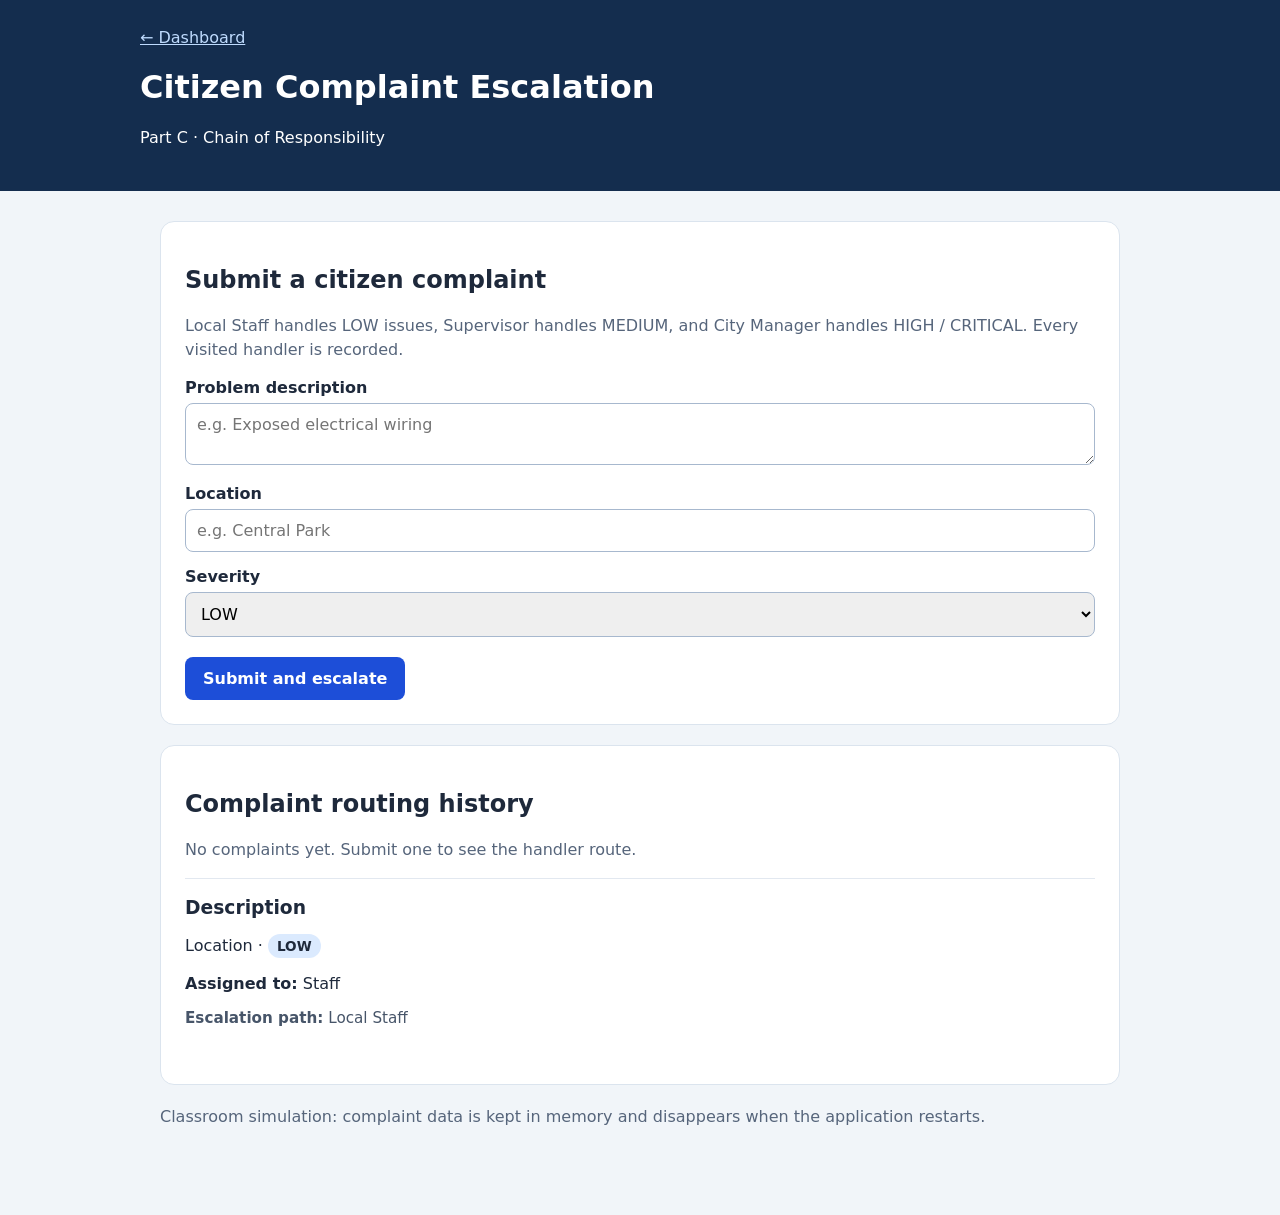
==== src/main/resources/templates/complaints.html @ 089e9582 "Implement Part C complaint escalation service, UI and tests" ====
<!DOCTYPE html>
<html lang="en" xmlns:th="http://www.thymeleaf.org">
<head>
    <meta charset="UTF-8">
    <meta name="viewport" content="width=device-width, initial-scale=1">
    <title>Citizen Complaints | SmartCity360</title>
    <style>
        * { box-sizing: border-box; }
        body { margin: 0; background: #f1f5f9; color: #1e293b; font: 16px system-ui, sans-serif; }
        header { background: #142d4e; color: #fff; padding: 28px max(20px, calc((100% - 1000px)/2)); }
        header a { color: #bfdbfe; }
        main { max-width: 1000px; margin: 30px auto; padding: 0 20px 40px; }
        .panel { background: white; border: 1px solid #dbe4ee; border-radius: 14px; padding: 24px; margin-bottom: 20px; }
        .hint { color: #56657b; line-height: 1.5; }
        label { display: block; margin-top: 15px; font-weight: 600; }
        input, textarea, select { font: inherit; width: 100%; padding: 11px; margin-top: 6px; border: 1px solid #a7b8ce; border-radius: 8px; }
        button { margin-top: 20px; background: #1d4ed8; color: #fff; font: inherit; font-weight: bold; padding: 12px 18px; border: none; border-radius: 8px; cursor: pointer; }
        .error { color: #b91c1c; font-weight: 650; }
        .ticket { border-top: 1px solid #e2e8f0; padding: 18px 0; }
        .ticket h3 { margin: 0 0 5px; }
        .badge { display: inline-block; background: #dbeafe; padding: 4px 9px; border-radius: 20px; font-size: .85rem; font-weight: 650; }
        .route { overflow-wrap: anywhere; color: #475569; font-size: .95rem; }
    </style>
</head>
<body>
<header>
    <a href="/">← Dashboard</a>
    <h1>Citizen Complaint Escalation</h1>
    <p>Part C · Chain of Responsibility</p>
</header>
<main>
    <section class="panel">
        <h2>Submit a citizen complaint</h2>
        <p class="hint">Local Staff handles LOW issues, Supervisor handles MEDIUM, and City Manager handles HIGH / CRITICAL. Every visited handler is recorded.</p>
        <p class="error" th:if="${error}" th:text="${error}"></p>
        <form action="/complaints" method="post">
            <label for="description">Problem description</label>
            <textarea name="description" id="description" maxlength="300" required
                      th:text="${description}" placeholder="e.g. Exposed electrical wiring"></textarea>
            <label for="location">Location</label>
            <input name="location" id="location" maxlength="120" required
                   th:value="${location}" placeholder="e.g. Central Park">
            <label for="severity">Severity</label>
            <select name="severity" id="severity">
                <option th:each="level : ${severities}" th:value="${level}"
                        th:text="${level}" th:selected="${level == selectedSeverity}">LOW</option>
            </select>
            <button type="submit">Submit and escalate</button>
        </form>
    </section>
    <section class="panel">
        <h2>Complaint routing history</h2>
        <p class="hint" th:if="${#lists.isEmpty(complaints)}">No complaints yet. Submit one to see the handler route.</p>
        <article class="ticket" th:each="complaint : ${complaints}">
            <h3 th:text="${complaint.description}">Description</h3>
            <p><span th:text="${complaint.location}">Location</span> ·
                <span class="badge" th:text="${complaint.severity}">LOW</span></p>
            <p><strong>Assigned to:</strong> <span th:text="${complaint.assignedTo}">Staff</span></p>
            <p class="route"><strong>Escalation path:</strong>
                <span th:text="${#strings.listJoin(complaint.escalationPath, ' → ')}">Local Staff</span></p>
        </article>
    </section>
    <p class="hint">Classroom simulation: complaint data is kept in memory and disappears when the application restarts.</p>
</main>
</body>
</html>
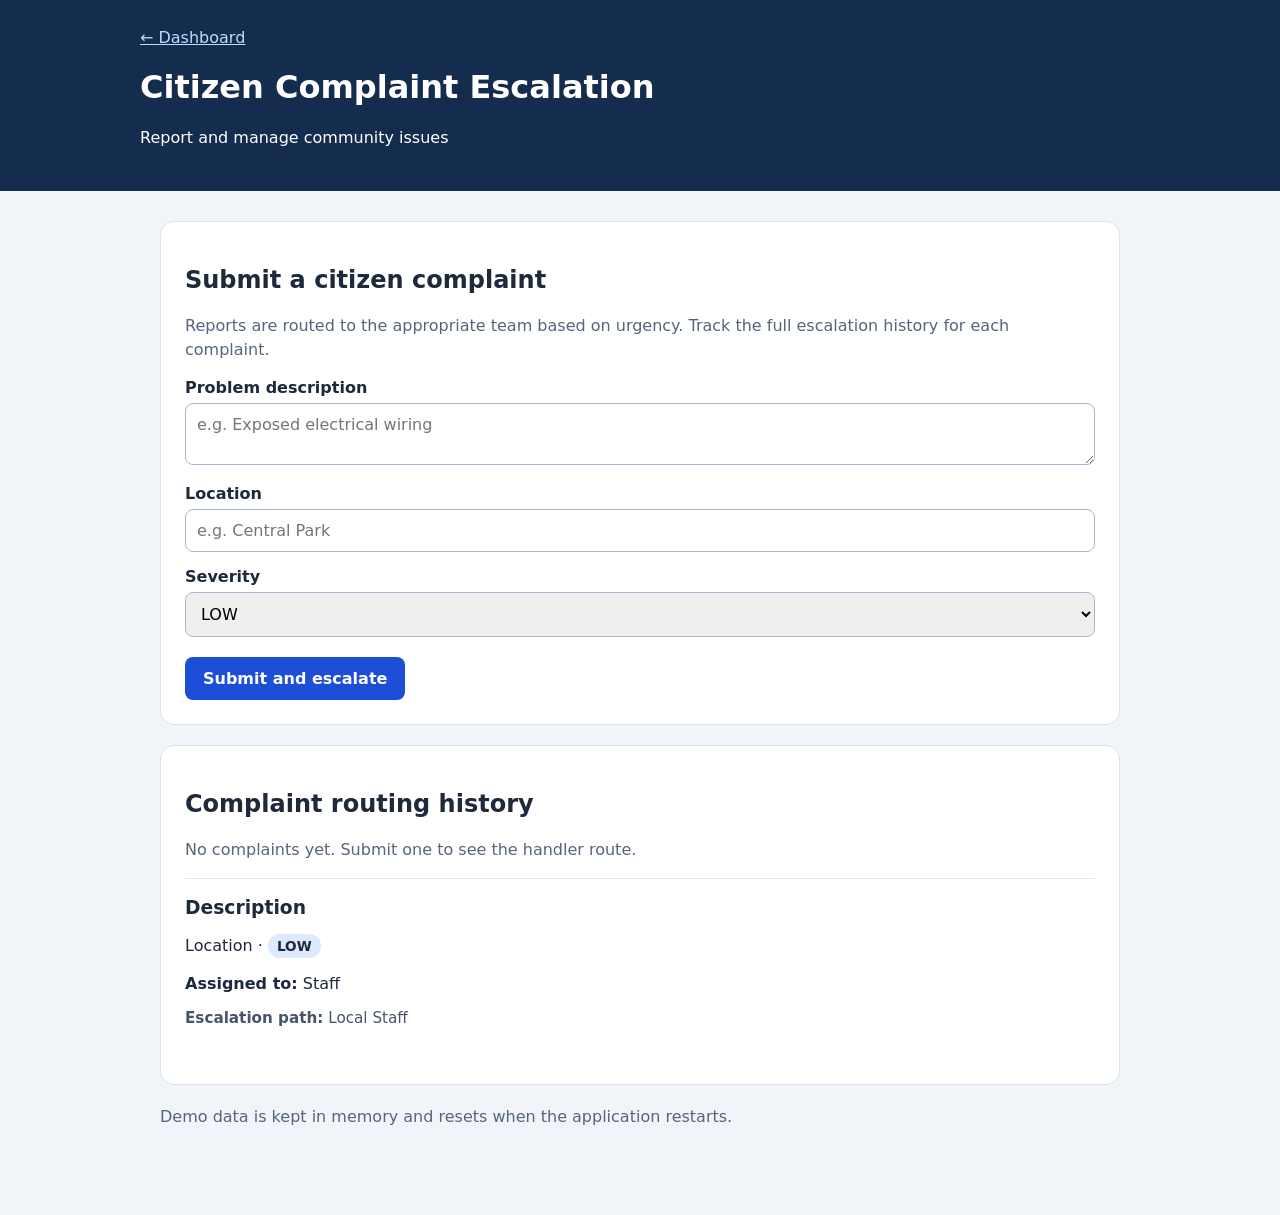
==== commit 94ae771e: "Polish city dashboard branding, add skyline hero image and remove academic UI labels" ====
--- a/src/main/resources/templates/complaints.html
+++ b/src/main/resources/templates/complaints.html
@@ -21,17 +21,21 @@
         .badge { display: inline-block; background: #dbeafe; padding: 4px 9px; border-radius: 20px; font-size: .85rem; font-weight: 650; }
         .route { overflow-wrap: anywhere; color: #475569; font-size: .95rem; }
     </style>
+  <link rel="stylesheet" th:href="@{/css/app.css}" href="/css/app.css">
+  <script th:src="@{/js/app.js}" src="/js/app.js" defer></script>
 </head>
 <body>
+<div th:replace="~{fragments/navigation :: sidebar('complaints')}"></div>
+<div class="workspace">
 <header>
     <a href="/">← Dashboard</a>
     <h1>Citizen Complaint Escalation</h1>
-    <p>Part C · Chain of Responsibility</p>
+    <p>Report and manage community issues</p>
 </header>
 <main>
     <section class="panel">
         <h2>Submit a citizen complaint</h2>
-        <p class="hint">Local Staff handles LOW issues, Supervisor handles MEDIUM, and City Manager handles HIGH / CRITICAL. Every visited handler is recorded.</p>
+        <p class="hint">Reports are routed to the appropriate team based on urgency. Track the full escalation history for each complaint.</p>
         <p class="error" th:if="${error}" th:text="${error}"></p>
         <form action="/complaints" method="post">
             <label for="description">Problem description</label>
@@ -60,7 +64,8 @@
                 <span th:text="${#strings.listJoin(complaint.escalationPath, ' → ')}">Local Staff</span></p>
         </article>
     </section>
-    <p class="hint">Classroom simulation: complaint data is kept in memory and disappears when the application restarts.</p>
+    <p class="hint">Demo data is kept in memory and resets when the application restarts.</p>
 </main>
+</div>
 </body>
 </html>
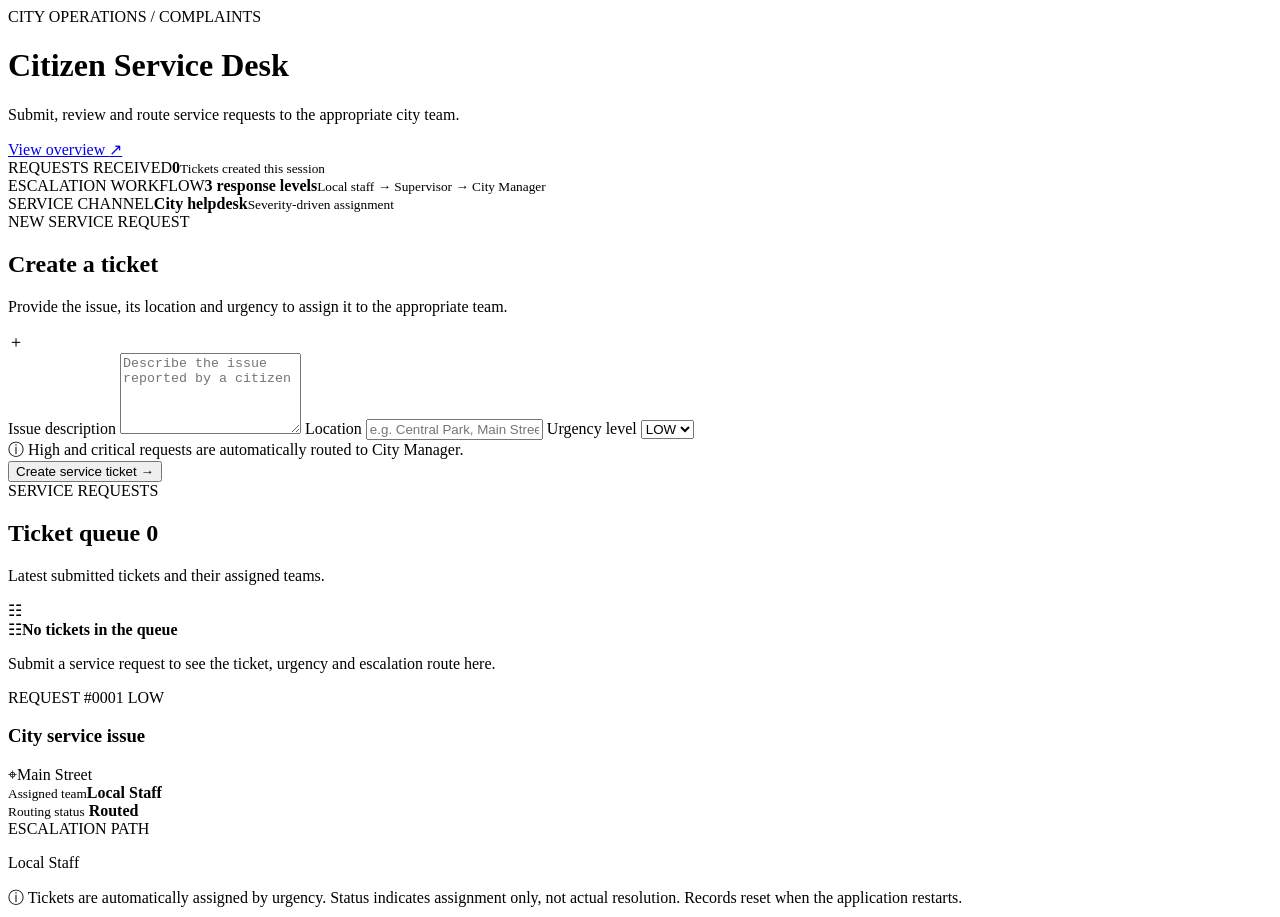
==== commit 1d5c6a48: "Redesign energy, zones, lights, policies, and citizen ticket pages" ====
--- a/src/main/resources/templates/complaints.html
+++ b/src/main/resources/templates/complaints.html
@@ -3,69 +3,62 @@
 <head>
     <meta charset="UTF-8">
     <meta name="viewport" content="width=device-width, initial-scale=1">
-    <title>Citizen Complaints | SmartCity360</title>
-    <style>
-        * { box-sizing: border-box; }
-        body { margin: 0; background: #f1f5f9; color: #1e293b; font: 16px system-ui, sans-serif; }
-        header { background: #142d4e; color: #fff; padding: 28px max(20px, calc((100% - 1000px)/2)); }
-        header a { color: #bfdbfe; }
-        main { max-width: 1000px; margin: 30px auto; padding: 0 20px 40px; }
-        .panel { background: white; border: 1px solid #dbe4ee; border-radius: 14px; padding: 24px; margin-bottom: 20px; }
-        .hint { color: #56657b; line-height: 1.5; }
-        label { display: block; margin-top: 15px; font-weight: 600; }
-        input, textarea, select { font: inherit; width: 100%; padding: 11px; margin-top: 6px; border: 1px solid #a7b8ce; border-radius: 8px; }
-        button { margin-top: 20px; background: #1d4ed8; color: #fff; font: inherit; font-weight: bold; padding: 12px 18px; border: none; border-radius: 8px; cursor: pointer; }
-        .error { color: #b91c1c; font-weight: 650; }
-        .ticket { border-top: 1px solid #e2e8f0; padding: 18px 0; }
-        .ticket h3 { margin: 0 0 5px; }
-        .badge { display: inline-block; background: #dbeafe; padding: 4px 9px; border-radius: 20px; font-size: .85rem; font-weight: 650; }
-        .route { overflow-wrap: anywhere; color: #475569; font-size: .95rem; }
-    </style>
-  <link rel="stylesheet" th:href="@{/css/app.css}" href="/css/app.css">
-  <script th:src="@{/js/app.js}" src="/js/app.js" defer></script>
+    <title>Citizen Service Desk | SmartCity360</title>
+    <link rel="stylesheet" th:href="@{/css/app.css}" href="/css/app.css">
+    <link rel="stylesheet" th:href="@{/css/operations.css}" href="/css/operations.css">
+    <link rel="stylesheet" th:href="@{/css/service-pages.css}" href="/css/service-pages.css">
+    <script th:src="@{/js/app.js}" src="/js/app.js" defer></script>
 </head>
 <body>
 <div th:replace="~{fragments/navigation :: sidebar('complaints')}"></div>
 <div class="workspace">
-<header>
-    <a href="/">← Dashboard</a>
-    <h1>Citizen Complaint Escalation</h1>
-    <p>Report and manage community issues</p>
-</header>
-<main>
-    <section class="panel">
-        <h2>Submit a citizen complaint</h2>
-        <p class="hint">Reports are routed to the appropriate team based on urgency. Track the full escalation history for each complaint.</p>
-        <p class="error" th:if="${error}" th:text="${error}"></p>
-        <form action="/complaints" method="post">
-            <label for="description">Problem description</label>
-            <textarea name="description" id="description" maxlength="300" required
-                      th:text="${description}" placeholder="e.g. Exposed electrical wiring"></textarea>
-            <label for="location">Location</label>
-            <input name="location" id="location" maxlength="120" required
-                   th:value="${location}" placeholder="e.g. Central Park">
-            <label for="severity">Severity</label>
-            <select name="severity" id="severity">
-                <option th:each="level : ${severities}" th:value="${level}"
-                        th:text="${level}" th:selected="${level == selectedSeverity}">LOW</option>
-            </select>
-            <button type="submit">Submit and escalate</button>
-        </form>
-    </section>
-    <section class="panel">
-        <h2>Complaint routing history</h2>
-        <p class="hint" th:if="${#lists.isEmpty(complaints)}">No complaints yet. Submit one to see the handler route.</p>
-        <article class="ticket" th:each="complaint : ${complaints}">
-            <h3 th:text="${complaint.description}">Description</h3>
-            <p><span th:text="${complaint.location}">Location</span> ·
-                <span class="badge" th:text="${complaint.severity}">LOW</span></p>
-            <p><strong>Assigned to:</strong> <span th:text="${complaint.assignedTo}">Staff</span></p>
-            <p class="route"><strong>Escalation path:</strong>
-                <span th:text="${#strings.listJoin(complaint.escalationPath, ' → ')}">Local Staff</span></p>
-        </article>
-    </section>
-    <p class="hint">Demo data is kept in memory and resets when the application restarts.</p>
-</main>
+    <div th:replace="~{fragments/navigation :: topbar('complaints')}"></div>
+    <main class="service-main">
+        <div class="service-heading">
+            <div><span class="eyebrow">CITY OPERATIONS / COMPLAINTS</span><h1>Citizen Service Desk</h1><p>Submit, review and route service requests to the appropriate city team.</p></div>
+            <a class="service-back" href="/">View overview <span aria-hidden="true">↗</span></a>
+        </div>
+
+        <div class="service-stats">
+            <div class="service-stat"><span>REQUESTS RECEIVED</span><strong th:text="${#lists.size(complaints)}">0</strong><small>Tickets created this session</small></div>
+            <div class="service-stat"><span>ESCALATION WORKFLOW</span><strong>3 response levels</strong><small>Local staff → Supervisor → City Manager</small></div>
+            <div class="service-stat"><span>SERVICE CHANNEL</span><strong>City helpdesk</strong><small>Severity-driven assignment</small></div>
+        </div>
+        <div class="ticket-workspace">
+            <section class="service-panel">
+                <div class="service-panel-header"><div><span class="panel-label">NEW SERVICE REQUEST</span><h2>Create a ticket</h2><p>Provide the issue, its location and urgency to assign it to the appropriate team.</p></div><span class="panel-header-icon">＋</span></div>
+                <div class="service-error" th:if="${error}" th:text="${error}"></div>
+                <form action="/complaints" method="post" class="service-form">
+                    <label for="description">Issue description</label>
+                    <textarea name="description" id="description" maxlength="300" rows="5" required th:text="${description}" placeholder="Describe the issue reported by a citizen"></textarea>
+                    <label for="location">Location</label>
+                    <input type="text" name="location" id="location" maxlength="120" required th:value="${location}" placeholder="e.g. Central Park, Main Street">
+                    <label for="severity">Urgency level</label>
+                    <select name="severity" id="severity" required>
+                        <option th:each="level : ${severities}" th:value="${level}" th:text="${level}" th:selected="${level == selectedSeverity}">LOW</option>
+                    </select>
+                    <div class="service-info-strip compact"><span>ⓘ</span> High and critical requests are automatically routed to City Manager.</div>
+                    <button class="primary-action" type="submit">Create service ticket <span aria-hidden="true">→</span></button>
+                </form>
+            </section>
+            <section class="service-panel">
+                <div class="service-panel-header"><div><span class="panel-label">SERVICE REQUESTS</span><h2>Ticket queue <span class="heading-count" th:text="${#lists.size(complaints)}">0</span></h2><p>Latest submitted tickets and their assigned teams.</p></div><span class="panel-header-icon">☷</span></div>
+                <div class="service-empty" th:if="${#lists.isEmpty(complaints)}"><span class="empty-large-icon">☷</span><strong>No tickets in the queue</strong><p>Submit a service request to see the ticket, urgency and escalation route here.</p></div>
+                <div class="ticket-list">
+                    <article class="ticket-card" th:each="complaint,stat : ${complaints}">
+                        <div class="ticket-top"><span class="ticket-id" th:text="|REQUEST #${#numbers.formatInteger(#lists.size(complaints) - stat.index,4)}|">REQUEST #0001</span>
+                            <span class="priority-tag" th:classappend="| priority-${#strings.toLowerCase(complaint.severity.name())}|" th:text="${complaint.severity}">LOW</span></div>
+                        <h3 th:text="${complaint.description}">City service issue</h3>
+                        <div class="ticket-location"><span aria-hidden="true">⌖</span><span th:text="${complaint.location}">Main Street</span></div>
+                        <div class="ticket-details"><div><small>Assigned team</small><strong th:text="${complaint.assignedTo}">Local Staff</strong></div>
+                            <div><small>Routing status</small><strong class="ticket-routed"><span class="status-dot"></span> Routed</strong></div></div>
+                        <div class="ticket-route"><span>ESCALATION PATH</span><p th:text="${#strings.listJoin(complaint.escalationPath, ' → ')}">Local Staff</p></div>
+                    </article>
+                </div>
+            </section>
+        </div>
+        <div class="service-info-strip"><span>ⓘ</span> Tickets are automatically assigned by urgency. Status indicates assignment only, not actual resolution. Records reset when the application restarts.</div>
+    </main>
 </div>
 </body>
 </html>
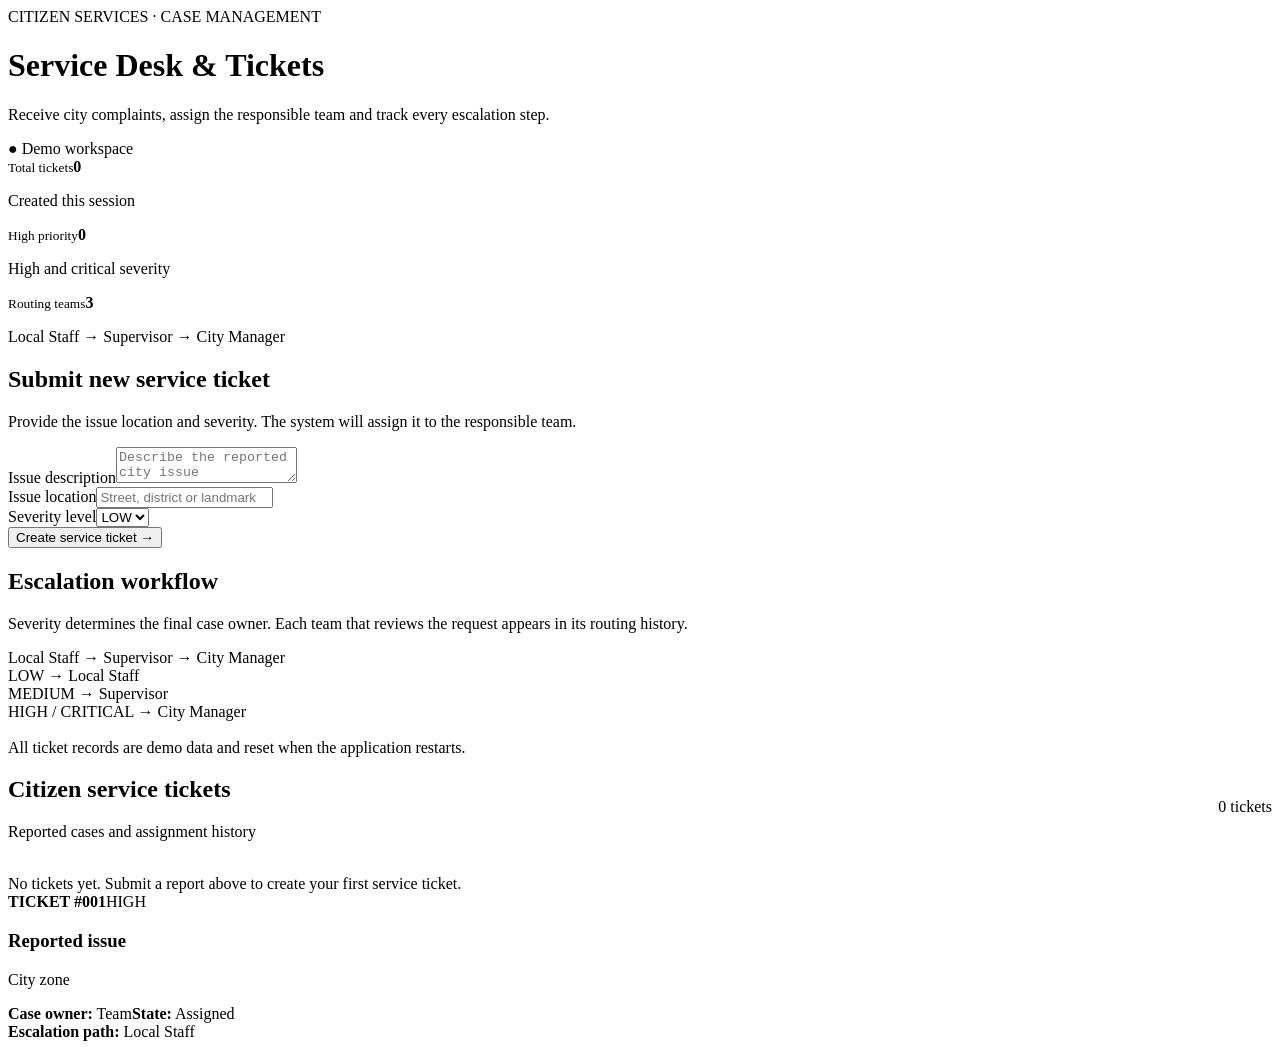
==== commit 9315c2c6: "Redesign energy, city zones, streetlights, policy studio and complaint ticket interfaces" ====
--- a/src/main/resources/templates/complaints.html
+++ b/src/main/resources/templates/complaints.html
@@ -1,64 +1,21 @@
-<!DOCTYPE html>
-<html lang="en" xmlns:th="http://www.thymeleaf.org">
-<head>
-    <meta charset="UTF-8">
-    <meta name="viewport" content="width=device-width, initial-scale=1">
-    <title>Citizen Service Desk | SmartCity360</title>
-    <link rel="stylesheet" th:href="@{/css/app.css}" href="/css/app.css">
-    <link rel="stylesheet" th:href="@{/css/operations.css}" href="/css/operations.css">
-    <link rel="stylesheet" th:href="@{/css/service-pages.css}" href="/css/service-pages.css">
-    <script th:src="@{/js/app.js}" src="/js/app.js" defer></script>
-</head>
-<body>
-<div th:replace="~{fragments/navigation :: sidebar('complaints')}"></div>
-<div class="workspace">
-    <div th:replace="~{fragments/navigation :: topbar('complaints')}"></div>
-    <main class="service-main">
-        <div class="service-heading">
-            <div><span class="eyebrow">CITY OPERATIONS / COMPLAINTS</span><h1>Citizen Service Desk</h1><p>Submit, review and route service requests to the appropriate city team.</p></div>
-            <a class="service-back" href="/">View overview <span aria-hidden="true">↗</span></a>
-        </div>
-
-        <div class="service-stats">
-            <div class="service-stat"><span>REQUESTS RECEIVED</span><strong th:text="${#lists.size(complaints)}">0</strong><small>Tickets created this session</small></div>
-            <div class="service-stat"><span>ESCALATION WORKFLOW</span><strong>3 response levels</strong><small>Local staff → Supervisor → City Manager</small></div>
-            <div class="service-stat"><span>SERVICE CHANNEL</span><strong>City helpdesk</strong><small>Severity-driven assignment</small></div>
-        </div>
-        <div class="ticket-workspace">
-            <section class="service-panel">
-                <div class="service-panel-header"><div><span class="panel-label">NEW SERVICE REQUEST</span><h2>Create a ticket</h2><p>Provide the issue, its location and urgency to assign it to the appropriate team.</p></div><span class="panel-header-icon">＋</span></div>
-                <div class="service-error" th:if="${error}" th:text="${error}"></div>
-                <form action="/complaints" method="post" class="service-form">
-                    <label for="description">Issue description</label>
-                    <textarea name="description" id="description" maxlength="300" rows="5" required th:text="${description}" placeholder="Describe the issue reported by a citizen"></textarea>
-                    <label for="location">Location</label>
-                    <input type="text" name="location" id="location" maxlength="120" required th:value="${location}" placeholder="e.g. Central Park, Main Street">
-                    <label for="severity">Urgency level</label>
-                    <select name="severity" id="severity" required>
-                        <option th:each="level : ${severities}" th:value="${level}" th:text="${level}" th:selected="${level == selectedSeverity}">LOW</option>
-                    </select>
-                    <div class="service-info-strip compact"><span>ⓘ</span> High and critical requests are automatically routed to City Manager.</div>
-                    <button class="primary-action" type="submit">Create service ticket <span aria-hidden="true">→</span></button>
-                </form>
-            </section>
-            <section class="service-panel">
-                <div class="service-panel-header"><div><span class="panel-label">SERVICE REQUESTS</span><h2>Ticket queue <span class="heading-count" th:text="${#lists.size(complaints)}">0</span></h2><p>Latest submitted tickets and their assigned teams.</p></div><span class="panel-header-icon">☷</span></div>
-                <div class="service-empty" th:if="${#lists.isEmpty(complaints)}"><span class="empty-large-icon">☷</span><strong>No tickets in the queue</strong><p>Submit a service request to see the ticket, urgency and escalation route here.</p></div>
-                <div class="ticket-list">
-                    <article class="ticket-card" th:each="complaint,stat : ${complaints}">
-                        <div class="ticket-top"><span class="ticket-id" th:text="|REQUEST #${#numbers.formatInteger(#lists.size(complaints) - stat.index,4)}|">REQUEST #0001</span>
-                            <span class="priority-tag" th:classappend="| priority-${#strings.toLowerCase(complaint.severity.name())}|" th:text="${complaint.severity}">LOW</span></div>
-                        <h3 th:text="${complaint.description}">City service issue</h3>
-                        <div class="ticket-location"><span aria-hidden="true">⌖</span><span th:text="${complaint.location}">Main Street</span></div>
-                        <div class="ticket-details"><div><small>Assigned team</small><strong th:text="${complaint.assignedTo}">Local Staff</strong></div>
-                            <div><small>Routing status</small><strong class="ticket-routed"><span class="status-dot"></span> Routed</strong></div></div>
-                        <div class="ticket-route"><span>ESCALATION PATH</span><p th:text="${#strings.listJoin(complaint.escalationPath, ' → ')}">Local Staff</p></div>
-                    </article>
-                </div>
-            </section>
-        </div>
-        <div class="service-info-strip"><span>ⓘ</span> Tickets are automatically assigned by urgency. Status indicates assignment only, not actual resolution. Records reset when the application restarts.</div>
-    </main>
-</div>
-</body>
-</html>
+<!DOCTYPE html><html lang="en" xmlns:th="http://www.thymeleaf.org"><head><meta charset="UTF-8"><meta name="viewport" content="width=device-width, initial-scale=1"><title>Service Desk & Tickets | SmartCity360</title><link rel="stylesheet" th:href="@{/css/app.css}"><link rel="stylesheet" th:href="@{/css/operations.css}"><script th:src="@{/js/app.js}" defer></script></head><body><div th:replace="~{fragments/navigation :: sidebar('complaints')}"></div><div class="workspace"><div th:replace="~{fragments/navigation :: topbar('complaints')}"></div><main class="ops-page"><div class="ops-header"><div><span class="ops-eyebrow">CITIZEN SERVICES · CASE MANAGEMENT</span><h1>Service Desk & Tickets</h1><p>Receive city complaints, assign the responsible team and track every escalation step.</p></div><span class="ops-demo">● Demo workspace</span></div>
+<div class="ops-stats"><section class="ops-stat"><small>Total tickets</small><strong th:text="${#lists.size(complaints)}">0</strong><p>Created this session</p></section>
+<section class="ops-stat"><small>High priority</small><strong th:text="${#lists.size(complaints.?[severity.name() == 'HIGH' or severity.name() == 'CRITICAL'])}">0</strong><p>High and critical severity</p></section>
+<section class="ops-stat"><small>Routing teams</small><strong>3</strong><p>Local Staff → Supervisor → City Manager</p></section></div>
+<div class="ops-columns"><section class="ops-panel"><h2>Submit new service ticket</h2><p>Provide the issue location and severity. The system will assign it to the responsible team.</p>
+<p class="ops-error" th:if="${error != null}" th:text="${error}"></p>
+<form action="/complaints" method="post"><div class="ops-field"><label for="description">Issue description</label><textarea id="description" name="description" maxlength="300" required placeholder="Describe the reported city issue" th:text="${description}"></textarea></div>
+<div class="ops-field"><label for="location">Issue location</label><input id="location" name="location" maxlength="120" required th:value="${location}" placeholder="Street, district or landmark"></div>
+<div class="ops-field"><label for="severity">Severity level</label><select id="severity" name="severity"><option th:each="level : ${severities}" th:value="${level}" th:text="${level}" th:selected="${level == selectedSeverity}">LOW</option></select></div>
+<button class="ops-action" type="submit">Create service ticket →</button></form></section>
+<aside class="ops-panel"><h2>Escalation workflow</h2><p>Severity determines the final case owner. Each team that reviews the request appears in its routing history.</p>
+<div class="ticket-workflow"><span>Local Staff</span> → <span>Supervisor</span> → <span>City Manager</span></div>
+<div class="ops-note">LOW → Local Staff<br>MEDIUM → Supervisor<br>HIGH / CRITICAL → City Manager<br><br>All ticket records are demo data and reset when the application restarts.</div></aside></div>
+<section class="ops-panel"><div style="display:flex;align-items:center;justify-content:space-between;gap:12px;margin-bottom:18px"><div><h2>Citizen service tickets</h2><p>Reported cases and assignment history</p></div><span class="ops-pill" th:text="|${#lists.size(complaints)} tickets|">0 tickets</span></div>
+<div class="ticket-empty" th:if="${#lists.isEmpty(complaints)}">No tickets yet. Submit a report above to create your first service ticket.</div>
+<div class="ticket-list"><article class="ticket-card" th:each="complaint,stat : ${complaints}">
+<div class="ticket-top"><strong th:text="|TICKET #${#numbers.formatInteger(stat.count,3)}|">TICKET #001</strong><span class="ticket-severity" th:classappend="${complaint.severity}" th:text="${complaint.severity}">HIGH</span></div>
+<h3 th:text="${complaint.description}">Reported issue</h3><p th:text="${complaint.location}">City zone</p>
+<div class="ticket-meta"><span><strong>Case owner:</strong> <span th:text="${complaint.assignedTo}">Team</span></span><span><strong>State:</strong> Assigned</span></div>
+<div class="ticket-route"><strong>Escalation path:</strong> <span th:text="${#strings.listJoin(complaint.escalationPath, ' → ')}">Local Staff</span></div></article></div></section>
+</main></div></body></html>
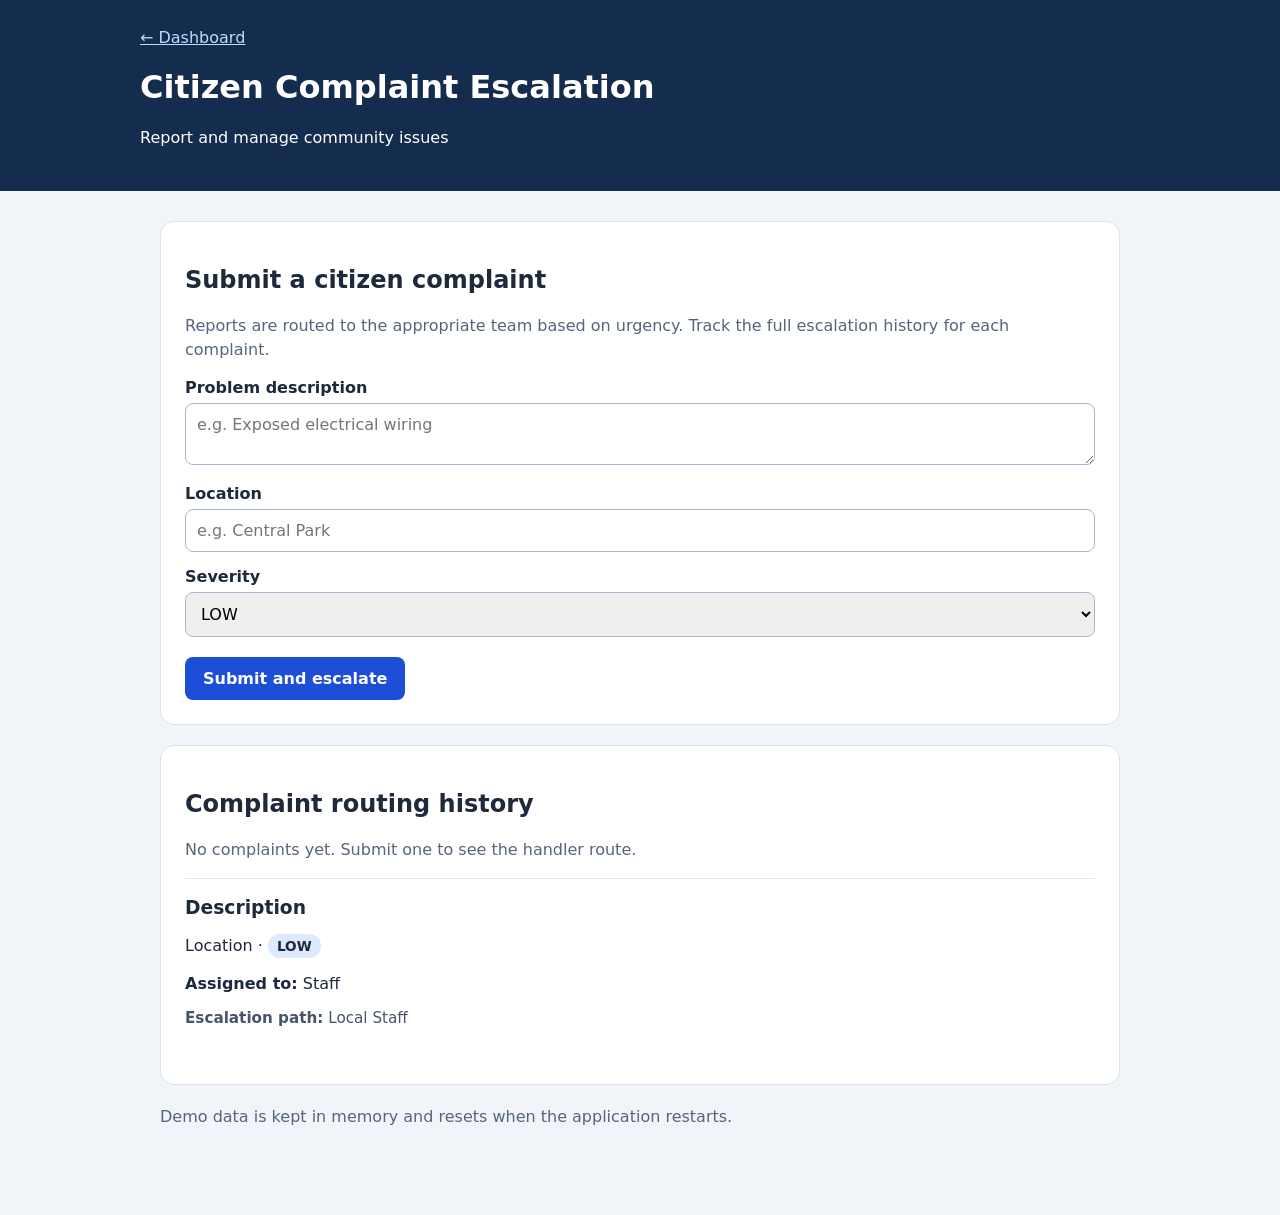
==== commit b342d7f5: "Restore previous SmartCity360 dashboard and module interfaces (remove operations map)" ====
--- a/src/main/resources/templates/complaints.html
+++ b/src/main/resources/templates/complaints.html
@@ -1,21 +1,71 @@
-<!DOCTYPE html><html lang="en" xmlns:th="http://www.thymeleaf.org"><head><meta charset="UTF-8"><meta name="viewport" content="width=device-width, initial-scale=1"><title>Service Desk & Tickets | SmartCity360</title><link rel="stylesheet" th:href="@{/css/app.css}"><link rel="stylesheet" th:href="@{/css/operations.css}"><script th:src="@{/js/app.js}" defer></script></head><body><div th:replace="~{fragments/navigation :: sidebar('complaints')}"></div><div class="workspace"><div th:replace="~{fragments/navigation :: topbar('complaints')}"></div><main class="ops-page"><div class="ops-header"><div><span class="ops-eyebrow">CITIZEN SERVICES · CASE MANAGEMENT</span><h1>Service Desk & Tickets</h1><p>Receive city complaints, assign the responsible team and track every escalation step.</p></div><span class="ops-demo">● Demo workspace</span></div>
-<div class="ops-stats"><section class="ops-stat"><small>Total tickets</small><strong th:text="${#lists.size(complaints)}">0</strong><p>Created this session</p></section>
-<section class="ops-stat"><small>High priority</small><strong th:text="${#lists.size(complaints.?[severity.name() == 'HIGH' or severity.name() == 'CRITICAL'])}">0</strong><p>High and critical severity</p></section>
-<section class="ops-stat"><small>Routing teams</small><strong>3</strong><p>Local Staff → Supervisor → City Manager</p></section></div>
-<div class="ops-columns"><section class="ops-panel"><h2>Submit new service ticket</h2><p>Provide the issue location and severity. The system will assign it to the responsible team.</p>
-<p class="ops-error" th:if="${error != null}" th:text="${error}"></p>
-<form action="/complaints" method="post"><div class="ops-field"><label for="description">Issue description</label><textarea id="description" name="description" maxlength="300" required placeholder="Describe the reported city issue" th:text="${description}"></textarea></div>
-<div class="ops-field"><label for="location">Issue location</label><input id="location" name="location" maxlength="120" required th:value="${location}" placeholder="Street, district or landmark"></div>
-<div class="ops-field"><label for="severity">Severity level</label><select id="severity" name="severity"><option th:each="level : ${severities}" th:value="${level}" th:text="${level}" th:selected="${level == selectedSeverity}">LOW</option></select></div>
-<button class="ops-action" type="submit">Create service ticket →</button></form></section>
-<aside class="ops-panel"><h2>Escalation workflow</h2><p>Severity determines the final case owner. Each team that reviews the request appears in its routing history.</p>
-<div class="ticket-workflow"><span>Local Staff</span> → <span>Supervisor</span> → <span>City Manager</span></div>
-<div class="ops-note">LOW → Local Staff<br>MEDIUM → Supervisor<br>HIGH / CRITICAL → City Manager<br><br>All ticket records are demo data and reset when the application restarts.</div></aside></div>
-<section class="ops-panel"><div style="display:flex;align-items:center;justify-content:space-between;gap:12px;margin-bottom:18px"><div><h2>Citizen service tickets</h2><p>Reported cases and assignment history</p></div><span class="ops-pill" th:text="|${#lists.size(complaints)} tickets|">0 tickets</span></div>
-<div class="ticket-empty" th:if="${#lists.isEmpty(complaints)}">No tickets yet. Submit a report above to create your first service ticket.</div>
-<div class="ticket-list"><article class="ticket-card" th:each="complaint,stat : ${complaints}">
-<div class="ticket-top"><strong th:text="|TICKET #${#numbers.formatInteger(stat.count,3)}|">TICKET #001</strong><span class="ticket-severity" th:classappend="${complaint.severity}" th:text="${complaint.severity}">HIGH</span></div>
-<h3 th:text="${complaint.description}">Reported issue</h3><p th:text="${complaint.location}">City zone</p>
-<div class="ticket-meta"><span><strong>Case owner:</strong> <span th:text="${complaint.assignedTo}">Team</span></span><span><strong>State:</strong> Assigned</span></div>
-<div class="ticket-route"><strong>Escalation path:</strong> <span th:text="${#strings.listJoin(complaint.escalationPath, ' → ')}">Local Staff</span></div></article></div></section>
-</main></div></body></html>+<!DOCTYPE html>
+<html lang="en" xmlns:th="http://www.thymeleaf.org">
+<head>
+    <meta charset="UTF-8">
+    <meta name="viewport" content="width=device-width, initial-scale=1">
+    <title>Citizen Complaints | SmartCity360</title>
+    <style>
+        * { box-sizing: border-box; }
+        body { margin: 0; background: #f1f5f9; color: #1e293b; font: 16px system-ui, sans-serif; }
+        header { background: #142d4e; color: #fff; padding: 28px max(20px, calc((100% - 1000px)/2)); }
+        header a { color: #bfdbfe; }
+        main { max-width: 1000px; margin: 30px auto; padding: 0 20px 40px; }
+        .panel { background: white; border: 1px solid #dbe4ee; border-radius: 14px; padding: 24px; margin-bottom: 20px; }
+        .hint { color: #56657b; line-height: 1.5; }
+        label { display: block; margin-top: 15px; font-weight: 600; }
+        input, textarea, select { font: inherit; width: 100%; padding: 11px; margin-top: 6px; border: 1px solid #a7b8ce; border-radius: 8px; }
+        button { margin-top: 20px; background: #1d4ed8; color: #fff; font: inherit; font-weight: bold; padding: 12px 18px; border: none; border-radius: 8px; cursor: pointer; }
+        .error { color: #b91c1c; font-weight: 650; }
+        .ticket { border-top: 1px solid #e2e8f0; padding: 18px 0; }
+        .ticket h3 { margin: 0 0 5px; }
+        .badge { display: inline-block; background: #dbeafe; padding: 4px 9px; border-radius: 20px; font-size: .85rem; font-weight: 650; }
+        .route { overflow-wrap: anywhere; color: #475569; font-size: .95rem; }
+    </style>
+  <link rel="stylesheet" th:href="@{/css/app.css}" href="/css/app.css">
+  <script th:src="@{/js/app.js}" src="/js/app.js" defer></script>
+</head>
+<body>
+<div th:replace="~{fragments/navigation :: sidebar('complaints')}"></div>
+<div class="workspace">
+<header>
+    <a href="/">← Dashboard</a>
+    <h1>Citizen Complaint Escalation</h1>
+    <p>Report and manage community issues</p>
+</header>
+<main>
+    <section class="panel">
+        <h2>Submit a citizen complaint</h2>
+        <p class="hint">Reports are routed to the appropriate team based on urgency. Track the full escalation history for each complaint.</p>
+        <p class="error" th:if="${error}" th:text="${error}"></p>
+        <form action="/complaints" method="post">
+            <label for="description">Problem description</label>
+            <textarea name="description" id="description" maxlength="300" required
+                      th:text="${description}" placeholder="e.g. Exposed electrical wiring"></textarea>
+            <label for="location">Location</label>
+            <input name="location" id="location" maxlength="120" required
+                   th:value="${location}" placeholder="e.g. Central Park">
+            <label for="severity">Severity</label>
+            <select name="severity" id="severity">
+                <option th:each="level : ${severities}" th:value="${level}"
+                        th:text="${level}" th:selected="${level == selectedSeverity}">LOW</option>
+            </select>
+            <button type="submit">Submit and escalate</button>
+        </form>
+    </section>
+    <section class="panel">
+        <h2>Complaint routing history</h2>
+        <p class="hint" th:if="${#lists.isEmpty(complaints)}">No complaints yet. Submit one to see the handler route.</p>
+        <article class="ticket" th:each="complaint : ${complaints}">
+            <h3 th:text="${complaint.description}">Description</h3>
+            <p><span th:text="${complaint.location}">Location</span> ·
+                <span class="badge" th:text="${complaint.severity}">LOW</span></p>
+            <p><strong>Assigned to:</strong> <span th:text="${complaint.assignedTo}">Staff</span></p>
+            <p class="route"><strong>Escalation path:</strong>
+                <span th:text="${#strings.listJoin(complaint.escalationPath, ' → ')}">Local Staff</span></p>
+        </article>
+    </section>
+    <p class="hint">Demo data is kept in memory and resets when the application restarts.</p>
+</main>
+</div>
+</body>
+</html>
